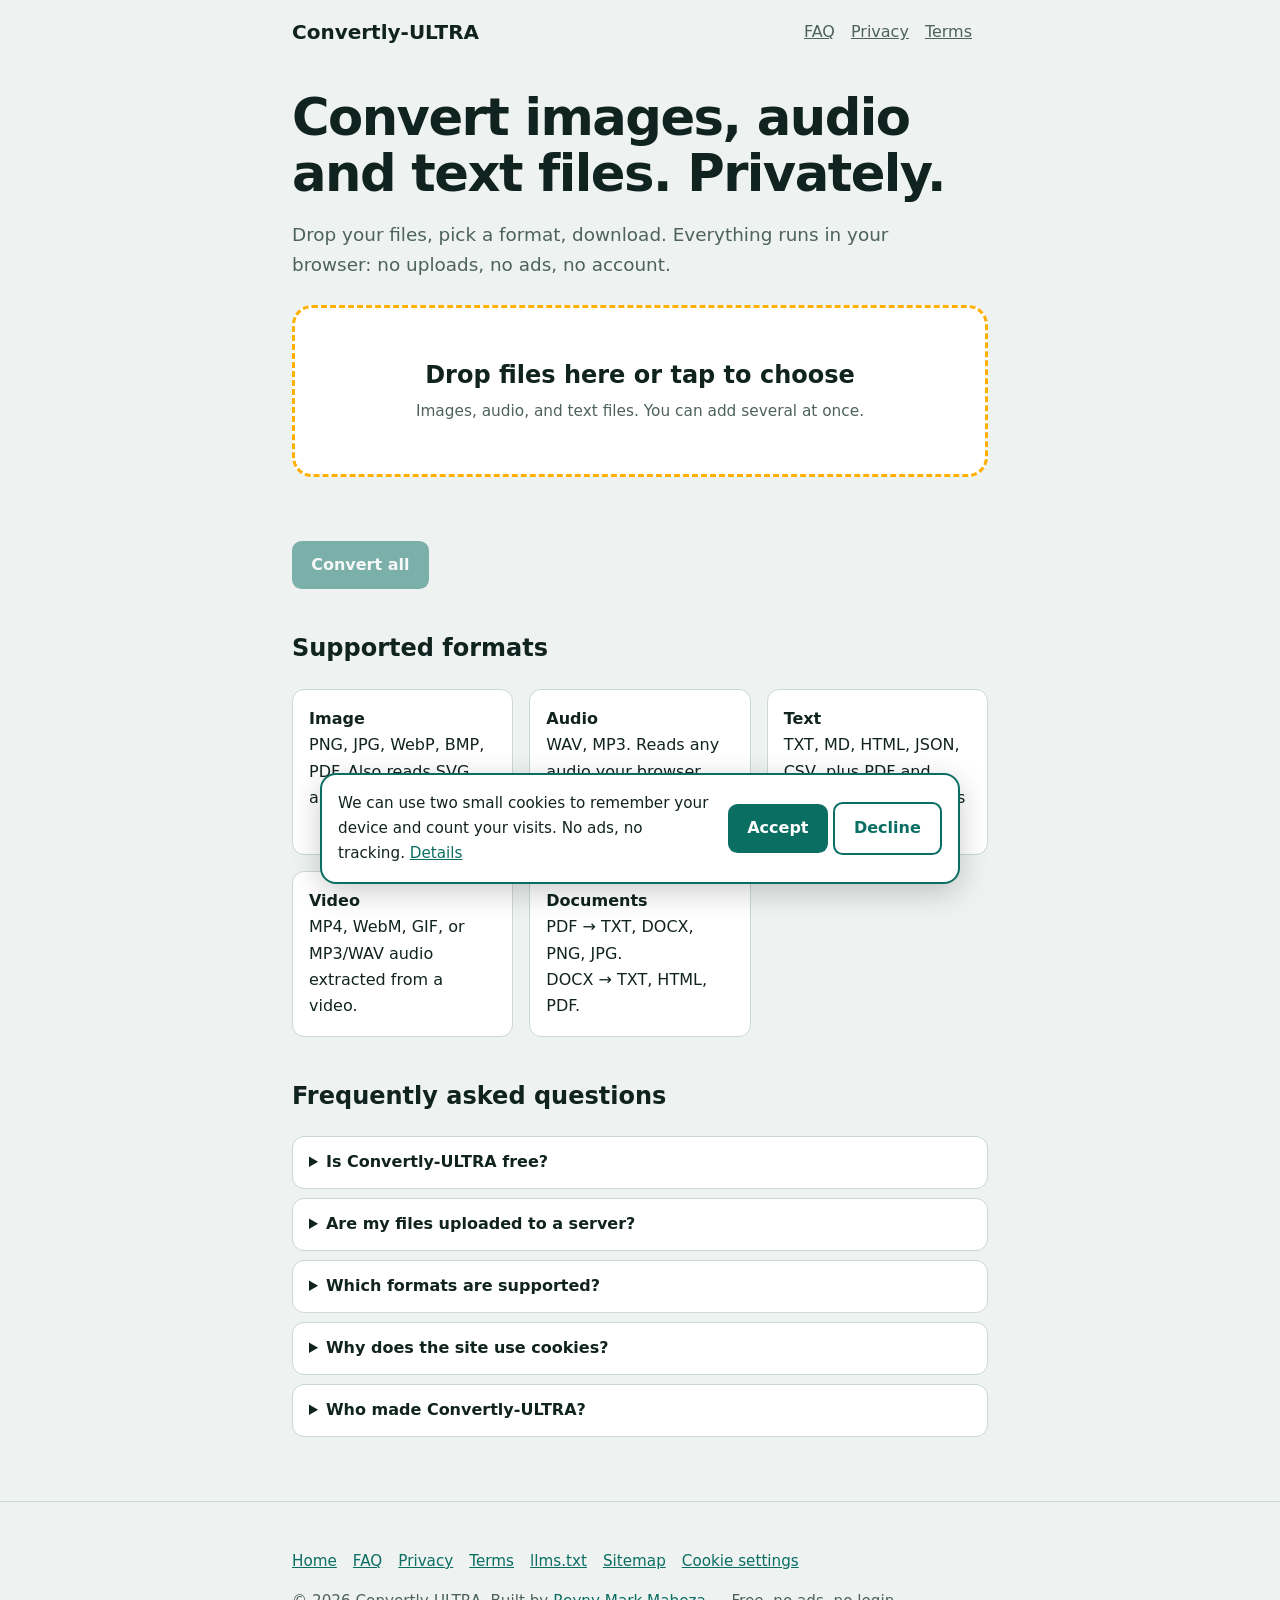
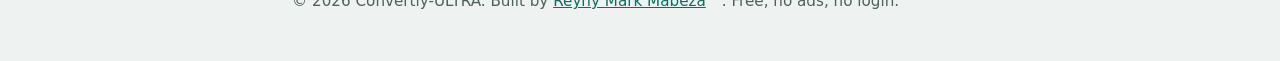
==== index.html @ d3ac766b "asdsadsadsad" ====
<!doctype html><html lang="en"><head><meta charset="utf-8"><meta name="viewport" content="width=device-width,initial-scale=1"><meta name="author" content="Reyny Mark Mabeza"><meta name="theme-color" content="#0b6e63"><link rel="stylesheet" href="style.css"><link rel="icon" href="/favicon.svg" type="image/svg+xml"><link rel="icon" href="/favicon.png" sizes="192x192" type="image/png"><link rel="apple-touch-icon" href="/favicon.png">
<title>Convertly-ULTRA: Free Image, Audio, Video &amp; PDF File Converter</title>
<meta name="description" content="Free in-browser converter for images, audio, video, text, PDF and DOCX files. Private: no uploads, no ads, no login.">
<link rel="canonical" href="https://convertly-ultra.web.app/"><meta name="robots" content="index,follow,max-snippet:-1,max-image-preview:large">
<meta property="og:type" content="website"><meta property="og:title" content="Convertly-ULTRA: Free File Converter"><meta property="og:description" content="Private, in-browser image, audio and text converter. No ads. No login."><meta property="og:url" content="https://convertly-ultra.web.app/"><meta name="twitter:card" content="summary">
<script type="application/ld+json">{"@context":"https://schema.org","@graph":[{"@type":"WebApplication","name":"Convertly-ULTRA","url":"https://convertly-ultra.web.app/","applicationCategory":"MultimediaApplication","operatingSystem":"Any","offers":{"@type":"Offer","price":"0","priceCurrency":"USD"},"author":{"@type":"Person","name":"Reyny Mark Mabeza","url":"https://reynymark.is-a.dev"}},{"@type":"FAQPage","mainEntity":[
{"@type":"Question","name":"Is Convertly-ULTRA free?","acceptedAnswer":{"@type":"Answer","text":"Yes. It is free, has no ads and needs no account."}},
{"@type":"Question","name":"Are my files uploaded to a server?","acceptedAnswer":{"@type":"Answer","text":"No. Conversion happens inside your browser, so your files never leave your device."}},
{"@type":"Question","name":"Which formats are supported?","acceptedAnswer":{"@type":"Answer","text":"Images: PNG, JPG, WebP, BMP (SVG and GIF as input). Audio: WAV and MP3 output from most browser-readable audio. Text: TXT, MD, HTML, JSON, CSV. Documents: PDF to text, DOCX or image; DOCX to text, HTML or PDF; images and text to PDF. Video: MP4, WebM, GIF, or MP3/WAV audio taken from a video."}},
{"@type":"Question","name":"Why does the site use cookies?","acceptedAnswer":{"@type":"Answer","text":"If you accept, two first-party cookies store a random device ID and your visit count. There is no login, tracking network or advertising."}},
{"@type":"Question","name":"Who made Convertly-ULTRA?","acceptedAnswer":{"@type":"Answer","text":"It was created by Reyny Mark Mabeza (reynymark.is-a.dev)."}}]}]}</script></head><body><a class="skip" href="#main">Skip to content</a><header><div class="w"><a class="logo" href="/">Convertly-ULTRA</a><nav aria-label="Main"><a href="/#faq">FAQ</a><a href="/privacy.html">Privacy</a><a href="/terms.html">Terms</a></nav></div></header>
<main id="main" class="w"><h1>Convert images, audio and text files. Privately.</h1>
<p class="lead">Drop your files, pick a format, download. Everything runs in your browser: no uploads, no ads, no account.</p>
<label class="drop" for="f"><input id="f" type="file" multiple accept="image/*,audio/*,.txt,.md,.html,.json,.csv,.pdf,.docx,video/*,.mkv"><strong>Drop files here or tap to choose</strong><small>Images, audio, and text files. You can add several at once.</small></label>
<p id="msg" role="alert"></p><ul class="q" id="q" aria-label="Files to convert"></ul>
<div class="bar"><button id="go" type="button" disabled>Convert all</button><span class="visit"></span></div>
<h2>Supported formats</h2><ul class="fmt"><li><strong>Image</strong><br>PNG, JPG, WebP, BMP, PDF. Also reads SVG and GIF.</li><li><strong>Audio</strong><br>WAV, MP3. Reads any audio your browser can play.</li><li><strong>Text</strong><br>TXT, MD, HTML, JSON, CSV, plus PDF and DOCX output. Includes JSON ⇄ CSV.</li><li><strong>Video</strong><br>MP4, WebM, GIF, or MP3/WAV audio extracted from a video.</li><li><strong>Documents</strong><br>PDF → TXT, DOCX, PNG, JPG.<br>DOCX → TXT, HTML, PDF.</li></ul>
<h2 id="faq">Frequently asked questions</h2>
<details><summary>Is Convertly-ULTRA free?</summary><p>Yes. It is free, has no ads and needs no account.</p></details>
<details><summary>Are my files uploaded to a server?</summary><p>No. Conversion happens inside your browser, so your files never leave your device.</p></details>
<details><summary>Which formats are supported?</summary><p>Images: PNG, JPG, WebP, BMP (SVG and GIF as input). Audio: WAV and MP3 output from most browser-readable audio. Text: TXT, MD, HTML, JSON, CSV. Documents: PDF to text, DOCX or image; DOCX to text, HTML or PDF; images and text to PDF. Video: MP4, WebM, GIF, or MP3/WAV audio taken from a video.</p></details>
<details><summary>Why does the site use cookies?</summary><p>If you accept, two first-party cookies store a random device ID and your visit count. There is no login, tracking network or advertising. See the <a href="/privacy.html">Privacy Policy</a>.</p></details>
<details><summary>Who made Convertly-ULTRA?</summary><p>It was created by <a href="https://reynymark.is-a.dev">Reyny Mark Mabeza</a>.</p></details>
</main><footer><div class="w"><p><a href="/">Home</a><a href="/#faq">FAQ</a><a href="/privacy.html">Privacy</a><a href="/terms.html">Terms</a><a href="/llms.txt">llms.txt</a><a href="/sitemap.xml">Sitemap</a></p><p class="visit"></p><p>&copy; 2026 Convertly-ULTRA. Built by <a href="https://reynymark.is-a.dev" rel="author">Reyny Mark Mabeza</a>. Free, no ads, no login.</p></div></footer><script src="app.js"></script></body></html>
---- style.css ----
:root{--bg:#eef2f1;--fg:#10231f;--mut:#4d625d;--card:#fff;--bd:#cbd8d4;--ac:#0b6e63;--on:#fff;--hi:#ffb000;--ok:#0a7d4b;--er:#b3261e}
@media(prefers-color-scheme:dark){:root{--bg:#0c1715;--fg:#e8f3f0;--mut:#9db5af;--card:#13231f;--bd:#27403a;--ac:#3fd0bd;--on:#06201c;--ok:#4cd694;--er:#ff8a80}}
*{box-sizing:border-box}html{scroll-behavior:smooth}
body{margin:0;font:1rem/1.65 system-ui,"Segoe UI",sans-serif;background:var(--bg);color:var(--fg)}
.w{max-width:46rem;margin:auto;padding:0 1.25rem}
a{color:var(--ac)}:focus-visible{outline:3px solid var(--hi);outline-offset:2px}
.skip{position:absolute;left:-99rem}.skip:focus{left:1rem;top:1rem;background:var(--card);padding:.5rem;z-index:9}
header .w{display:flex;flex-wrap:wrap;gap:.5rem 1.25rem;align-items:center;justify-content:space-between;padding-block:1rem}
.logo{font-weight:800;font-size:1.25rem;text-decoration:none;color:var(--fg)}
nav a{margin-right:1rem;color:var(--mut)}
h1{font-size:clamp(2rem,6vw,3.2rem);line-height:1.1;letter-spacing:-.03em;margin:1.5rem 0 .75rem}
h2{margin-top:2.5rem}.lead{font-size:1.15rem;color:var(--mut);max-width:38rem}
.drop{display:block;margin:1.5rem 0;padding:3rem 1rem;text-align:center;border:3px dashed var(--hi);border-radius:1.25rem;background:var(--card);cursor:pointer;font-size:1.15rem}
.drop strong{display:block;font-size:1.5rem}.drop small{color:var(--mut)}
.drop.over,.drop:focus-within{border-style:solid;background:color-mix(in srgb,var(--hi) 14%,var(--card))}
.drop input{position:absolute;opacity:0;width:1px;height:1px}
ul.q{list-style:none;padding:0;margin:0}
.row{display:grid;grid-template-columns:1fr auto;gap:.5rem 1rem;align-items:center;background:var(--card);border:1px solid var(--bd);border-radius:.75rem;padding:.75rem 1rem;margin-bottom:.6rem}
.nm{overflow-wrap:anywhere}.nm small{display:block;color:var(--mut)}
select{font:inherit;padding:.4rem;border-radius:.4rem;border:1px solid var(--bd);background:var(--bg);color:var(--fg)}
.btn,button{font:inherit;font-weight:700;border:0;border-radius:.6rem;padding:.7rem 1.2rem;background:var(--ac);color:var(--on);cursor:pointer;text-decoration:none;display:inline-block;min-height:44px}
button.x{background:none;color:var(--mut);padding:.3rem .6rem;min-height:44px}.btn.sm{padding:.4rem .8rem;min-height:0}
button:disabled{opacity:.5;cursor:not-allowed}
.ok{color:var(--ok)}.er{color:var(--er)}.st{font-size:.9rem}
#msg{min-height:1.5rem;color:var(--er)}.bar{display:flex;gap:1rem;align-items:center;flex-wrap:wrap}
.fmt{display:grid;grid-template-columns:repeat(auto-fit,minmax(13rem,1fr));gap:1rem;padding:0;list-style:none}
.fmt li{background:var(--card);border:1px solid var(--bd);border-radius:.75rem;padding:1rem}
details{background:var(--card);border:1px solid var(--bd);border-radius:.75rem;padding:.75rem 1rem;margin-bottom:.6rem}summary{cursor:pointer;font-weight:700}
footer{margin-top:4rem;border-top:1px solid var(--bd);padding:2rem 0;color:var(--mut);font-size:.95rem}
footer a{margin-right:1rem}
@media(prefers-reduced-motion:reduce){*{scroll-behavior:auto!important;transition:none!important}}
.cb{position:fixed;left:1rem;right:1rem;bottom:1rem;max-width:40rem;margin:auto;display:flex;flex-wrap:wrap;gap:.75rem 1rem;align-items:center;justify-content:space-between;background:var(--card);border:2px solid var(--ac);border-radius:1rem;padding:1rem;z-index:20;box-shadow:0 8px 30px #0003}
.cb[hidden]{display:none}.cb p{margin:0;flex:1 1 16rem;font-size:.95rem}
button.alt{background:none;color:var(--ac);border:2px solid var(--ac)}
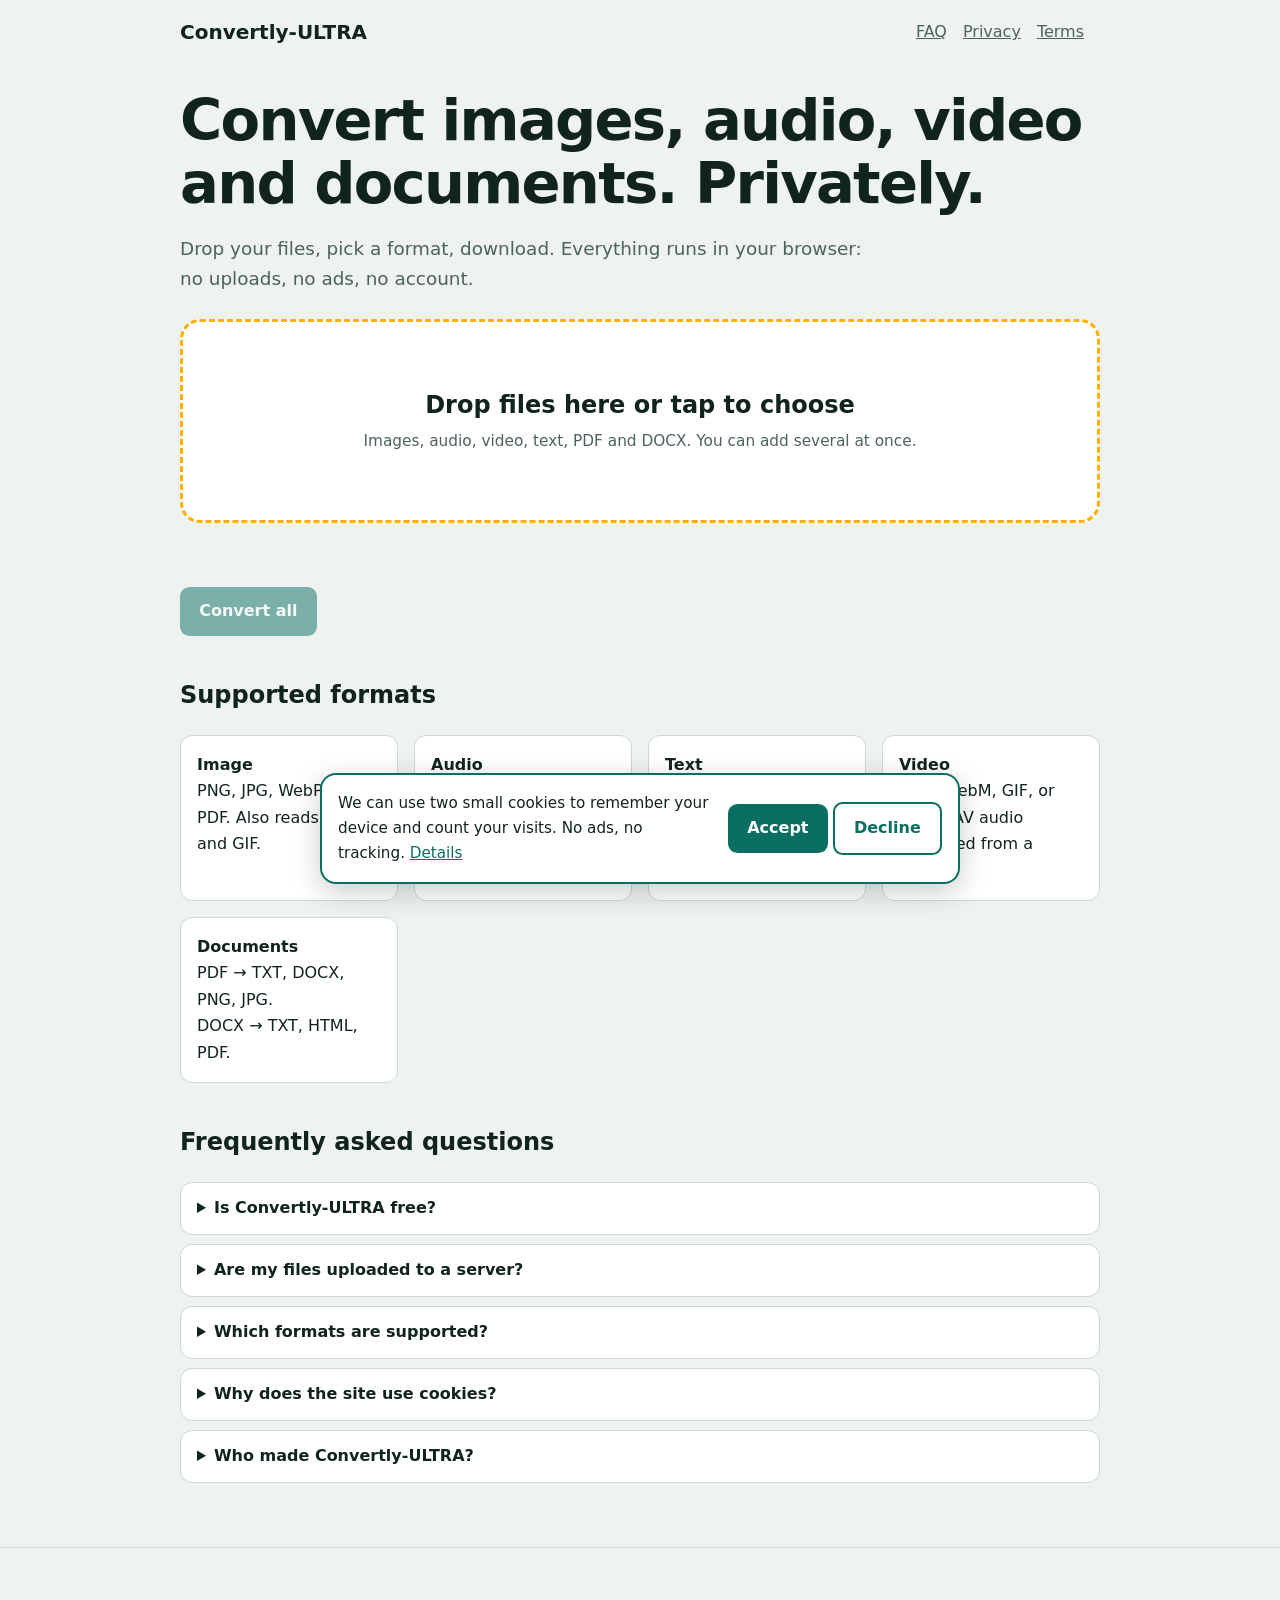
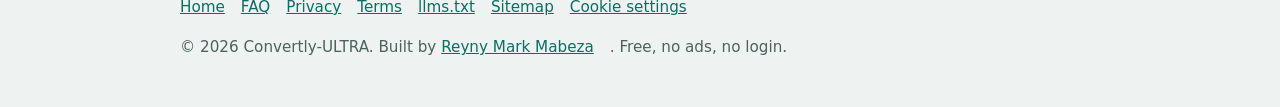
==== commit c2e2c0f9: "asdsadsadsadsadsa" ====
--- a/index.html
+++ b/index.html
@@ -1,17 +1,17 @@
-<!doctype html><html lang="en"><head><meta charset="utf-8"><meta name="viewport" content="width=device-width,initial-scale=1"><meta name="author" content="Reyny Mark Mabeza"><meta name="theme-color" content="#0b6e63"><link rel="stylesheet" href="style.css"><link rel="icon" href="/favicon.svg" type="image/svg+xml"><link rel="icon" href="/favicon.png" sizes="192x192" type="image/png"><link rel="apple-touch-icon" href="/favicon.png">
+<!doctype html><html lang="en"><head><meta charset="utf-8"><meta name="viewport" content="width=device-width,initial-scale=1,viewport-fit=cover"><meta name="color-scheme" content="light dark"><meta name="author" content="Reyny Mark Mabeza"><meta name="theme-color" content="#eef2f1" media="(prefers-color-scheme: light)"><meta name="theme-color" content="#0c1715" media="(prefers-color-scheme: dark)"><link rel="stylesheet" href="style.css"><link rel="icon" href="/favicon.svg" type="image/svg+xml"><link rel="icon" href="/favicon.png" sizes="192x192" type="image/png"><link rel="apple-touch-icon" href="/favicon.png">
 <title>Convertly-ULTRA: Free Image, Audio, Video &amp; PDF File Converter</title>
 <meta name="description" content="Free in-browser converter for images, audio, video, text, PDF and DOCX files. Private: no uploads, no ads, no login.">
-<link rel="canonical" href="https://convertly-ultra.web.app/"><meta name="robots" content="index,follow,max-snippet:-1,max-image-preview:large">
-<meta property="og:type" content="website"><meta property="og:title" content="Convertly-ULTRA: Free File Converter"><meta property="og:description" content="Private, in-browser image, audio and text converter. No ads. No login."><meta property="og:url" content="https://convertly-ultra.web.app/"><meta name="twitter:card" content="summary">
-<script type="application/ld+json">{"@context":"https://schema.org","@graph":[{"@type":"WebApplication","name":"Convertly-ULTRA","url":"https://convertly-ultra.web.app/","applicationCategory":"MultimediaApplication","operatingSystem":"Any","offers":{"@type":"Offer","price":"0","priceCurrency":"USD"},"author":{"@type":"Person","name":"Reyny Mark Mabeza","url":"https://reynymark.is-a.dev"}},{"@type":"FAQPage","mainEntity":[
+<link rel="canonical" href="https://converter-ultra.vercel.app/"><link rel="dns-prefetch" href="https://cdnjs.cloudflare.com"><link rel="dns-prefetch" href="https://cdn.jsdelivr.net"><meta name="robots" content="index,follow,max-snippet:-1,max-image-preview:large">
+<meta property="og:type" content="website"><meta property="og:title" content="Convertly-ULTRA: Free File Converter"><meta property="og:description" content="Private, in-browser image, audio, video, text and PDF converter. No ads. No login."><meta property="og:url" content="https://converter-ultra.vercel.app/"><meta name="twitter:card" content="summary_large_image"><meta property="og:site_name" content="Convertly-ULTRA"><meta property="og:image" content="https://converter-ultra.vercel.app/og.png"><meta property="og:image:width" content="1200"><meta property="og:image:height" content="630"><meta property="og:image:alt" content="Convertly-ULTRA free file converter"><meta name="twitter:image" content="https://converter-ultra.vercel.app/og.png">
+<script type="application/ld+json">{"@context":"https://schema.org","@graph":[{"@type":"WebApplication","name":"Convertly-ULTRA","url":"https://converter-ultra.vercel.app/","applicationCategory":"MultimediaApplication","featureList":"Image, audio, video, text, PDF and DOCX conversion in the browser; no uploads; no ads; no login","operatingSystem":"Any","offers":{"@type":"Offer","price":"0","priceCurrency":"USD"},"author":{"@type":"Person","name":"Reyny Mark Mabeza","url":"https://reynymark.is-a.dev"}},{"@type":"FAQPage","mainEntity":[
 {"@type":"Question","name":"Is Convertly-ULTRA free?","acceptedAnswer":{"@type":"Answer","text":"Yes. It is free, has no ads and needs no account."}},
 {"@type":"Question","name":"Are my files uploaded to a server?","acceptedAnswer":{"@type":"Answer","text":"No. Conversion happens inside your browser, so your files never leave your device."}},
 {"@type":"Question","name":"Which formats are supported?","acceptedAnswer":{"@type":"Answer","text":"Images: PNG, JPG, WebP, BMP (SVG and GIF as input). Audio: WAV and MP3 output from most browser-readable audio. Text: TXT, MD, HTML, JSON, CSV. Documents: PDF to text, DOCX or image; DOCX to text, HTML or PDF; images and text to PDF. Video: MP4, WebM, GIF, or MP3/WAV audio taken from a video."}},
 {"@type":"Question","name":"Why does the site use cookies?","acceptedAnswer":{"@type":"Answer","text":"If you accept, two first-party cookies store a random device ID and your visit count. There is no login, tracking network or advertising."}},
 {"@type":"Question","name":"Who made Convertly-ULTRA?","acceptedAnswer":{"@type":"Answer","text":"It was created by Reyny Mark Mabeza (reynymark.is-a.dev)."}}]}]}</script></head><body><a class="skip" href="#main">Skip to content</a><header><div class="w"><a class="logo" href="/">Convertly-ULTRA</a><nav aria-label="Main"><a href="/#faq">FAQ</a><a href="/privacy.html">Privacy</a><a href="/terms.html">Terms</a></nav></div></header>
-<main id="main" class="w"><h1>Convert images, audio and text files. Privately.</h1>
+<main id="main" class="w"><noscript><p>Convertly-ULTRA needs JavaScript to convert files in your browser.</p></noscript><h1>Convert images, audio, video and documents. Privately.</h1>
 <p class="lead">Drop your files, pick a format, download. Everything runs in your browser: no uploads, no ads, no account.</p>
-<label class="drop" for="f"><input id="f" type="file" multiple accept="image/*,audio/*,.txt,.md,.html,.json,.csv,.pdf,.docx,video/*,.mkv"><strong>Drop files here or tap to choose</strong><small>Images, audio, and text files. You can add several at once.</small></label>
+<label class="drop" for="f"><input id="f" type="file" multiple accept="image/*,audio/*,.txt,.md,.html,.json,.csv,.pdf,.docx,video/*,.mkv"><strong>Drop files here or tap to choose</strong><small>Images, audio, video, text, PDF and DOCX. You can add several at once.</small></label>
 <p id="msg" role="alert"></p><ul class="q" id="q" aria-label="Files to convert"></ul>
 <div class="bar"><button id="go" type="button" disabled>Convert all</button><span class="visit"></span></div>
 <h2>Supported formats</h2><ul class="fmt"><li><strong>Image</strong><br>PNG, JPG, WebP, BMP, PDF. Also reads SVG and GIF.</li><li><strong>Audio</strong><br>WAV, MP3. Reads any audio your browser can play.</li><li><strong>Text</strong><br>TXT, MD, HTML, JSON, CSV, plus PDF and DOCX output. Includes JSON ⇄ CSV.</li><li><strong>Video</strong><br>MP4, WebM, GIF, or MP3/WAV audio extracted from a video.</li><li><strong>Documents</strong><br>PDF → TXT, DOCX, PNG, JPG.<br>DOCX → TXT, HTML, PDF.</li></ul>
--- a/style.css
+++ b/style.css
@@ -2,7 +2,7 @@
 @media(prefers-color-scheme:dark){:root{--bg:#0c1715;--fg:#e8f3f0;--mut:#9db5af;--card:#13231f;--bd:#27403a;--ac:#3fd0bd;--on:#06201c;--ok:#4cd694;--er:#ff8a80}}
 *{box-sizing:border-box}html{scroll-behavior:smooth}
 body{margin:0;font:1rem/1.65 system-ui,"Segoe UI",sans-serif;background:var(--bg);color:var(--fg)}
-.w{max-width:46rem;margin:auto;padding:0 1.25rem}
+.w{max-width:60rem;margin:auto;padding:0 1.25rem}
 a{color:var(--ac)}:focus-visible{outline:3px solid var(--hi);outline-offset:2px}
 .skip{position:absolute;left:-99rem}.skip:focus{left:1rem;top:1rem;background:var(--card);padding:.5rem;z-index:9}
 header .w{display:flex;flex-wrap:wrap;gap:.5rem 1.25rem;align-items:center;justify-content:space-between;padding-block:1rem}
@@ -32,3 +32,12 @@
 .cb{position:fixed;left:1rem;right:1rem;bottom:1rem;max-width:40rem;margin:auto;display:flex;flex-wrap:wrap;gap:.75rem 1rem;align-items:center;justify-content:space-between;background:var(--card);border:2px solid var(--ac);border-radius:1rem;padding:1rem;z-index:20;box-shadow:0 8px 30px #0003}
 .cb[hidden]{display:none}.cb p{margin:0;flex:1 1 16rem;font-size:.95rem}
 button.alt{background:none;color:var(--ac);border:2px solid var(--ac)}
+:root{color-scheme:light dark}html{-webkit-text-size-adjust:100%}
+.w{padding-inline:max(1.25rem,env(safe-area-inset-left),env(safe-area-inset-right))}
+main>p,details p,.lead{max-width:44rem}
+.drop{padding:clamp(2rem,8vw,4rem) 1rem}
+.cb{bottom:max(1rem,env(safe-area-inset-bottom))}
+@media(min-width:44rem){.row{grid-template-columns:minmax(0,1fr) auto auto auto}.row .x{order:4}}
+@media(pointer:coarse){select{min-height:44px}}
+@media(max-width:30rem){.cb div{display:flex;gap:.5rem;width:100%}.cb button{flex:1}nav a{margin-right:.75rem}.fmt{grid-template-columns:1fr}}
+@media(min-width:70rem){h1{font-size:3.6rem}}
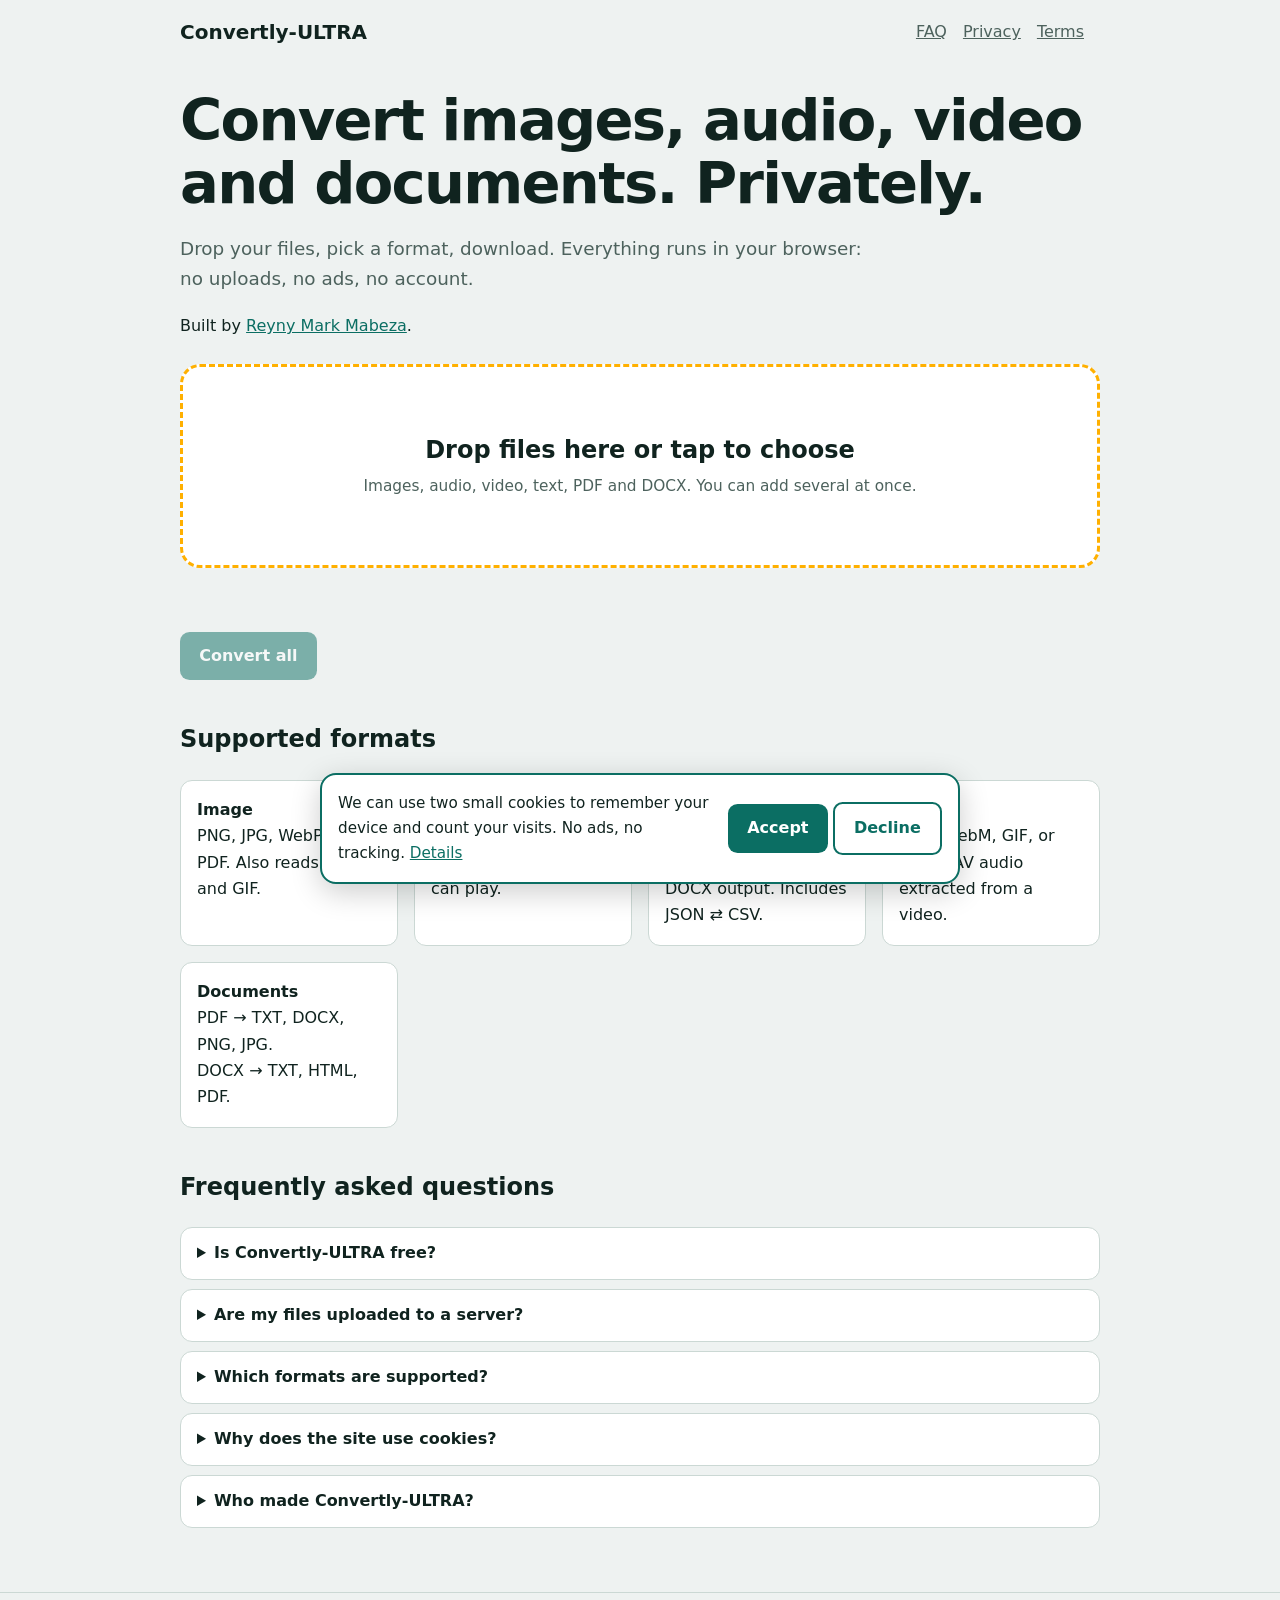
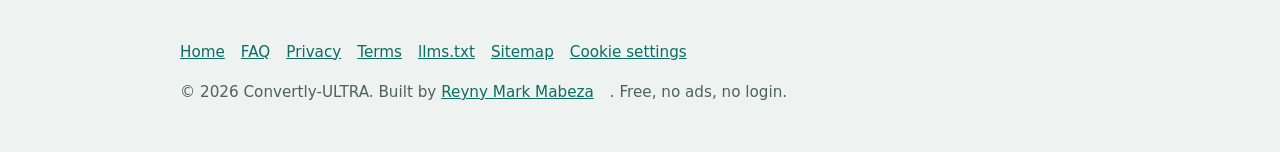
==== commit 91d4e543: "asdsadsadsadsadasD" ====
--- a/index.html
+++ b/index.html
@@ -1,8 +1,8 @@
 <!doctype html><html lang="en"><head><meta charset="utf-8"><meta name="viewport" content="width=device-width,initial-scale=1,viewport-fit=cover"><meta name="color-scheme" content="light dark"><meta name="author" content="Reyny Mark Mabeza"><meta name="theme-color" content="#eef2f1" media="(prefers-color-scheme: light)"><meta name="theme-color" content="#0c1715" media="(prefers-color-scheme: dark)"><link rel="stylesheet" href="style.css"><link rel="icon" href="/favicon.svg" type="image/svg+xml"><link rel="icon" href="/favicon.png" sizes="192x192" type="image/png"><link rel="apple-touch-icon" href="/favicon.png">
-<title>Convertly-ULTRA: Free Image, Audio, Video &amp; PDF File Converter</title>
-<meta name="description" content="Free in-browser converter for images, audio, video, text, PDF and DOCX files. Private: no uploads, no ads, no login.">
+<title>Convertly-ULTRA: Free File Converter by Reyny Mark Mabeza</title>
+<meta name="description" content="Free in-browser converter for images, audio, video, text, PDF and DOCX files. Private: no uploads, no ads, no login. Built by Reyny Mark Mabeza.">
 <link rel="canonical" href="https://converter-ultra.vercel.app/"><link rel="dns-prefetch" href="https://cdnjs.cloudflare.com"><link rel="dns-prefetch" href="https://cdn.jsdelivr.net"><meta name="robots" content="index,follow,max-snippet:-1,max-image-preview:large">
-<meta property="og:type" content="website"><meta property="og:title" content="Convertly-ULTRA: Free File Converter"><meta property="og:description" content="Private, in-browser image, audio, video, text and PDF converter. No ads. No login."><meta property="og:url" content="https://converter-ultra.vercel.app/"><meta name="twitter:card" content="summary_large_image"><meta property="og:site_name" content="Convertly-ULTRA"><meta property="og:image" content="https://converter-ultra.vercel.app/og.png"><meta property="og:image:width" content="1200"><meta property="og:image:height" content="630"><meta property="og:image:alt" content="Convertly-ULTRA free file converter"><meta name="twitter:image" content="https://converter-ultra.vercel.app/og.png">
+<meta property="og:type" content="website"><meta property="og:title" content="Convertly-ULTRA: Free File Converter by Reyny Mark Mabeza"><meta property="og:description" content="Private, in-browser image, audio, video, text and PDF converter. No ads. No login."><meta property="og:url" content="https://converter-ultra.vercel.app/"><meta name="twitter:card" content="summary_large_image"><meta property="og:site_name" content="Convertly-ULTRA"><meta property="og:image" content="https://converter-ultra.vercel.app/og.png"><meta property="og:image:width" content="1200"><meta property="og:image:height" content="630"><meta property="og:image:alt" content="Convertly-ULTRA free file converter"><meta name="twitter:image" content="https://converter-ultra.vercel.app/og.png">
 <script type="application/ld+json">{"@context":"https://schema.org","@graph":[{"@type":"WebApplication","name":"Convertly-ULTRA","url":"https://converter-ultra.vercel.app/","applicationCategory":"MultimediaApplication","featureList":"Image, audio, video, text, PDF and DOCX conversion in the browser; no uploads; no ads; no login","operatingSystem":"Any","offers":{"@type":"Offer","price":"0","priceCurrency":"USD"},"author":{"@type":"Person","name":"Reyny Mark Mabeza","url":"https://reynymark.is-a.dev"}},{"@type":"FAQPage","mainEntity":[
 {"@type":"Question","name":"Is Convertly-ULTRA free?","acceptedAnswer":{"@type":"Answer","text":"Yes. It is free, has no ads and needs no account."}},
 {"@type":"Question","name":"Are my files uploaded to a server?","acceptedAnswer":{"@type":"Answer","text":"No. Conversion happens inside your browser, so your files never leave your device."}},
@@ -10,7 +10,7 @@
 {"@type":"Question","name":"Why does the site use cookies?","acceptedAnswer":{"@type":"Answer","text":"If you accept, two first-party cookies store a random device ID and your visit count. There is no login, tracking network or advertising."}},
 {"@type":"Question","name":"Who made Convertly-ULTRA?","acceptedAnswer":{"@type":"Answer","text":"It was created by Reyny Mark Mabeza (reynymark.is-a.dev)."}}]}]}</script></head><body><a class="skip" href="#main">Skip to content</a><header><div class="w"><a class="logo" href="/">Convertly-ULTRA</a><nav aria-label="Main"><a href="/#faq">FAQ</a><a href="/privacy.html">Privacy</a><a href="/terms.html">Terms</a></nav></div></header>
 <main id="main" class="w"><noscript><p>Convertly-ULTRA needs JavaScript to convert files in your browser.</p></noscript><h1>Convert images, audio, video and documents. Privately.</h1>
-<p class="lead">Drop your files, pick a format, download. Everything runs in your browser: no uploads, no ads, no account.</p>
+<p class="lead">Drop your files, pick a format, download. Everything runs in your browser: no uploads, no ads, no account.</p><p>Built by <a href="https://reynymark.is-a.dev" rel="author">Reyny Mark Mabeza</a>.</p>
 <label class="drop" for="f"><input id="f" type="file" multiple accept="image/*,audio/*,.txt,.md,.html,.json,.csv,.pdf,.docx,video/*,.mkv"><strong>Drop files here or tap to choose</strong><small>Images, audio, video, text, PDF and DOCX. You can add several at once.</small></label>
 <p id="msg" role="alert"></p><ul class="q" id="q" aria-label="Files to convert"></ul>
 <div class="bar"><button id="go" type="button" disabled>Convert all</button><span class="visit"></span></div>
